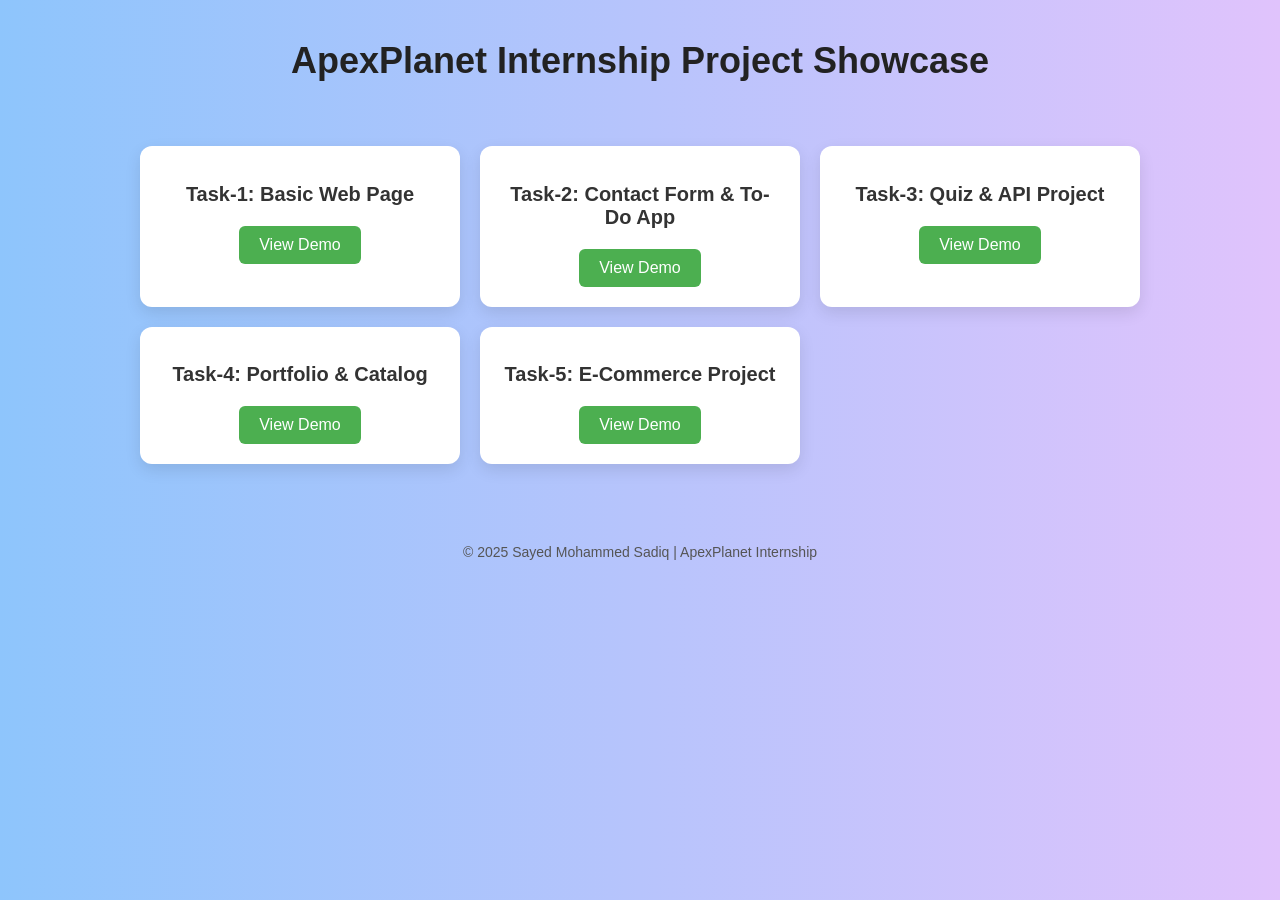
==== index.html @ 71333570 "Create index.html Add project showcase index.html" ====
<!DOCTYPE html>
<html lang="en">
<head>
  <meta charset="UTF-8" />
  <meta name="viewport" content="width=device-width, initial-scale=1.0"/>
  <title>ApexPlanet Internship — Project Demos</title>
  <style>
    body {
      margin: 0;
      font-family: 'Segoe UI', sans-serif;
      background: linear-gradient(to right, #8EC5FC, #E0C3FC);
      color: #333;
      text-align: center;
    }

    h1 {
      margin-top: 40px;
      font-size: 36px;
      color: #222;
    }

    .projects {
      display: grid;
      grid-template-columns: repeat(auto-fit, minmax(260px, 1fr));
      gap: 20px;
      padding: 40px;
      max-width: 1000px;
      margin: auto;
    }

    .card {
      background: #fff;
      padding: 20px;
      border-radius: 12px;
      box-shadow: 0 6px 16px rgba(0,0,0,0.1);
      transition: transform 0.3s, box-shadow 0.3s;
    }

    .card:hover {
      transform: translateY(-6px);
      box-shadow: 0 12px 20px rgba(0,0,0,0.2);
    }

    .card h2 {
      font-size: 20px;
      margin-bottom: 12px;
    }

    .card a {
      display: inline-block;
      padding: 10px 20px;
      background: #4CAF50;
      color: white;
      text-decoration: none;
      border-radius: 6px;
      margin-top: 8px;
    }

    .card a:hover {
      background: #388E3C;
    }

    footer {
      margin: 40px 0 20px;
      font-size: 14px;
      color: #555;
    }
  </style>
</head>
<body>

  <h1>ApexPlanet Internship Project Showcase</h1>

  <div class="projects">
    <div class="card">
      <h2>Task-1: Basic Web Page</h2>
      <a href="https://sayedsadiq45.github.io/apexplanet-task1-demo/" target="_blank">View Demo</a>
    </div>
    <div class="card">
      <h2>Task-2: Contact Form & To-Do App</h2>
      <a href="https://sayedsadiq45.github.io/apexplanet-task2-demo/" target="_blank">View Demo</a>
    </div>
    <div class="card">
      <h2>Task-3: Quiz & API Project</h2>
      <a href="https://sayedsadiq45.github.io/apexplanet-task3-demo/" target="_blank">View Demo</a>
    </div>
    <div class="card">
      <h2>Task-4: Portfolio & Catalog</h2>
      <a href="https://sayedsadiq45.github.io/apexplanet-task4-demo/" target="_blank">View Demo</a>
    </div>
    <div class="card">
      <h2>Task-5: E-Commerce Project</h2>
      <a href="https://sayedsadiq45.github.io/apexplanet-task5-demo/" target="_blank">View Demo</a>
    </div>
  </div>

  <footer>© 2025 Sayed Mohammed Sadiq | ApexPlanet Internship</footer>

</body>
</html>
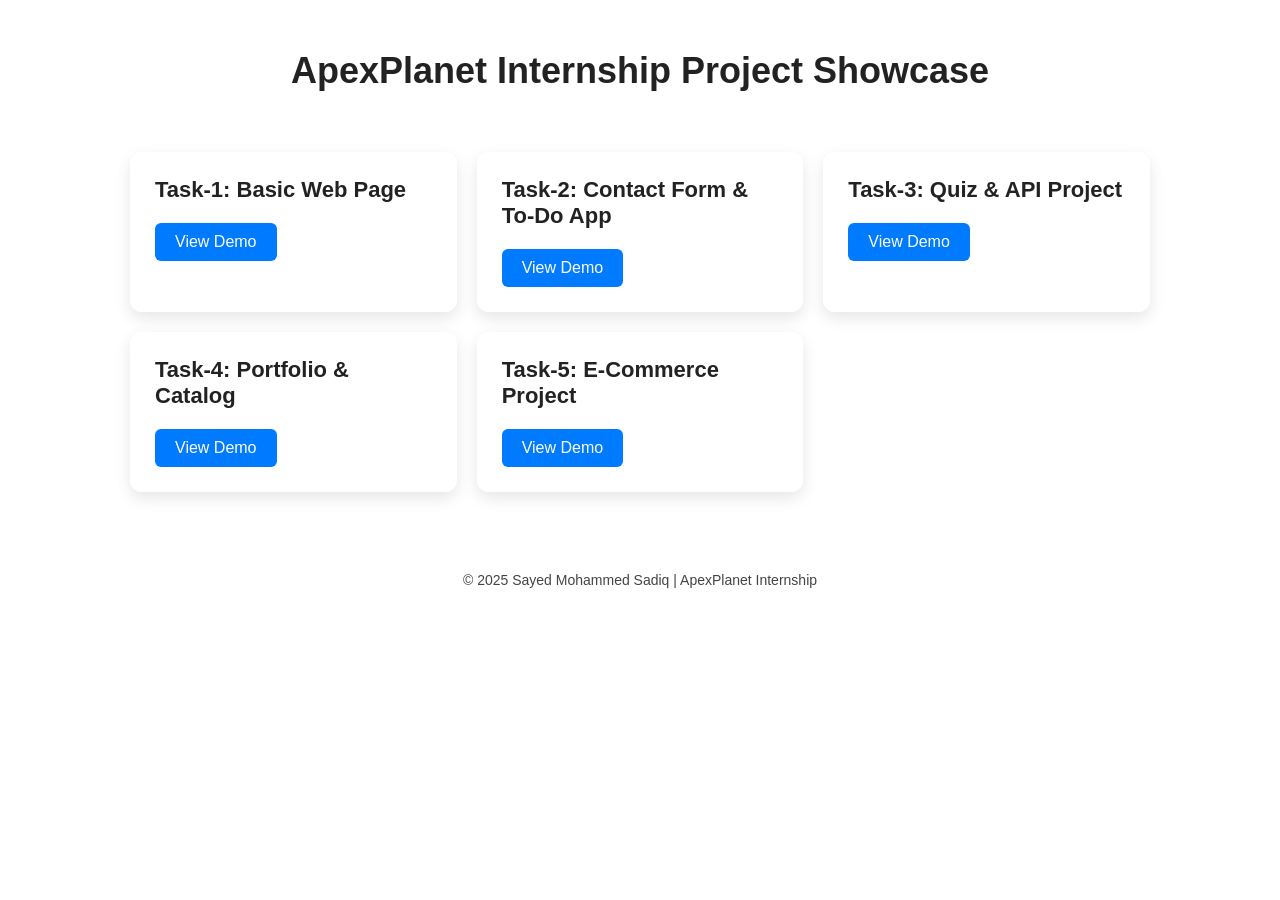
==== commit 7d0fa36d: "Enhance index.html with background image and animations Updated the main index.html to include: - A" ====
--- a/index.html
+++ b/index.html
@@ -5,18 +5,30 @@
   <meta name="viewport" content="width=device-width, initial-scale=1.0"/>
   <title>ApexPlanet Internship — Project Demos</title>
   <style>
+    /* Reset & Fonts */
+    * {
+      margin: 0;
+      padding: 0;
+      box-sizing: border-box;
+    }
     body {
-      margin: 0;
       font-family: 'Segoe UI', sans-serif;
-      background: linear-gradient(to right, #8EC5FC, #E0C3FC);
-      color: #333;
-      text-align: center;
+      background: linear-gradient(rgba(255, 255, 255, 0.8), rgba(255, 255, 255, 0.9)),
+                  url('https://images.unsplash.com/photo-1507525428034-b723cf961d3e?auto=format&fit=crop&w=1600&q=80');
+      background-size: cover;
+      background-position: center;
+      color: #222;
+      min-height: 100vh;
+      display: flex;
+      flex-direction: column;
+      align-items: center;
     }
 
     h1 {
-      margin-top: 40px;
       font-size: 36px;
-      color: #222;
+      margin: 50px 20px 20px;
+      animation: fadeDown 1s ease forwards;
+      opacity: 0;
     }
 
     .projects {
@@ -24,47 +36,79 @@
       grid-template-columns: repeat(auto-fit, minmax(260px, 1fr));
       gap: 20px;
       padding: 40px;
-      max-width: 1000px;
-      margin: auto;
+      width: 100%;
+      max-width: 1100px;
     }
 
     .card {
-      background: #fff;
-      padding: 20px;
+      background: #ffffffcc;
       border-radius: 12px;
-      box-shadow: 0 6px 16px rgba(0,0,0,0.1);
+      padding: 25px;
+      box-shadow: 0 6px 16px rgba(0, 0, 0, 0.1);
       transition: transform 0.3s, box-shadow 0.3s;
+      animation: fadeUp 1s ease forwards;
+      opacity: 0;
     }
 
     .card:hover {
       transform: translateY(-6px);
-      box-shadow: 0 12px 20px rgba(0,0,0,0.2);
+      box-shadow: 0 12px 20px rgba(0, 0, 0, 0.2);
     }
 
     .card h2 {
-      font-size: 20px;
+      font-size: 22px;
       margin-bottom: 12px;
     }
 
     .card a {
       display: inline-block;
       padding: 10px 20px;
-      background: #4CAF50;
+      background: #007BFF;
       color: white;
       text-decoration: none;
       border-radius: 6px;
       margin-top: 8px;
+      transition: background 0.3s;
     }
 
     .card a:hover {
-      background: #388E3C;
+      background: #0056b3;
     }
 
     footer {
       margin: 40px 0 20px;
       font-size: 14px;
-      color: #555;
+      color: #444;
     }
+
+    /* Animations */
+    @keyframes fadeUp {
+      to {
+        opacity: 1;
+        transform: translateY(0);
+      }
+      from {
+        opacity: 0;
+        transform: translateY(30px);
+      }
+    }
+
+    @keyframes fadeDown {
+      to {
+        opacity: 1;
+        transform: translateY(0);
+      }
+      from {
+        opacity: 0;
+        transform: translateY(-20px);
+      }
+    }
+
+    .card:nth-child(1) { animation-delay: 0.2s; }
+    .card:nth-child(2) { animation-delay: 0.4s; }
+    .card:nth-child(3) { animation-delay: 0.6s; }
+    .card:nth-child(4) { animation-delay: 0.8s; }
+    .card:nth-child(5) { animation-delay: 1s; }
   </style>
 </head>
 <body>
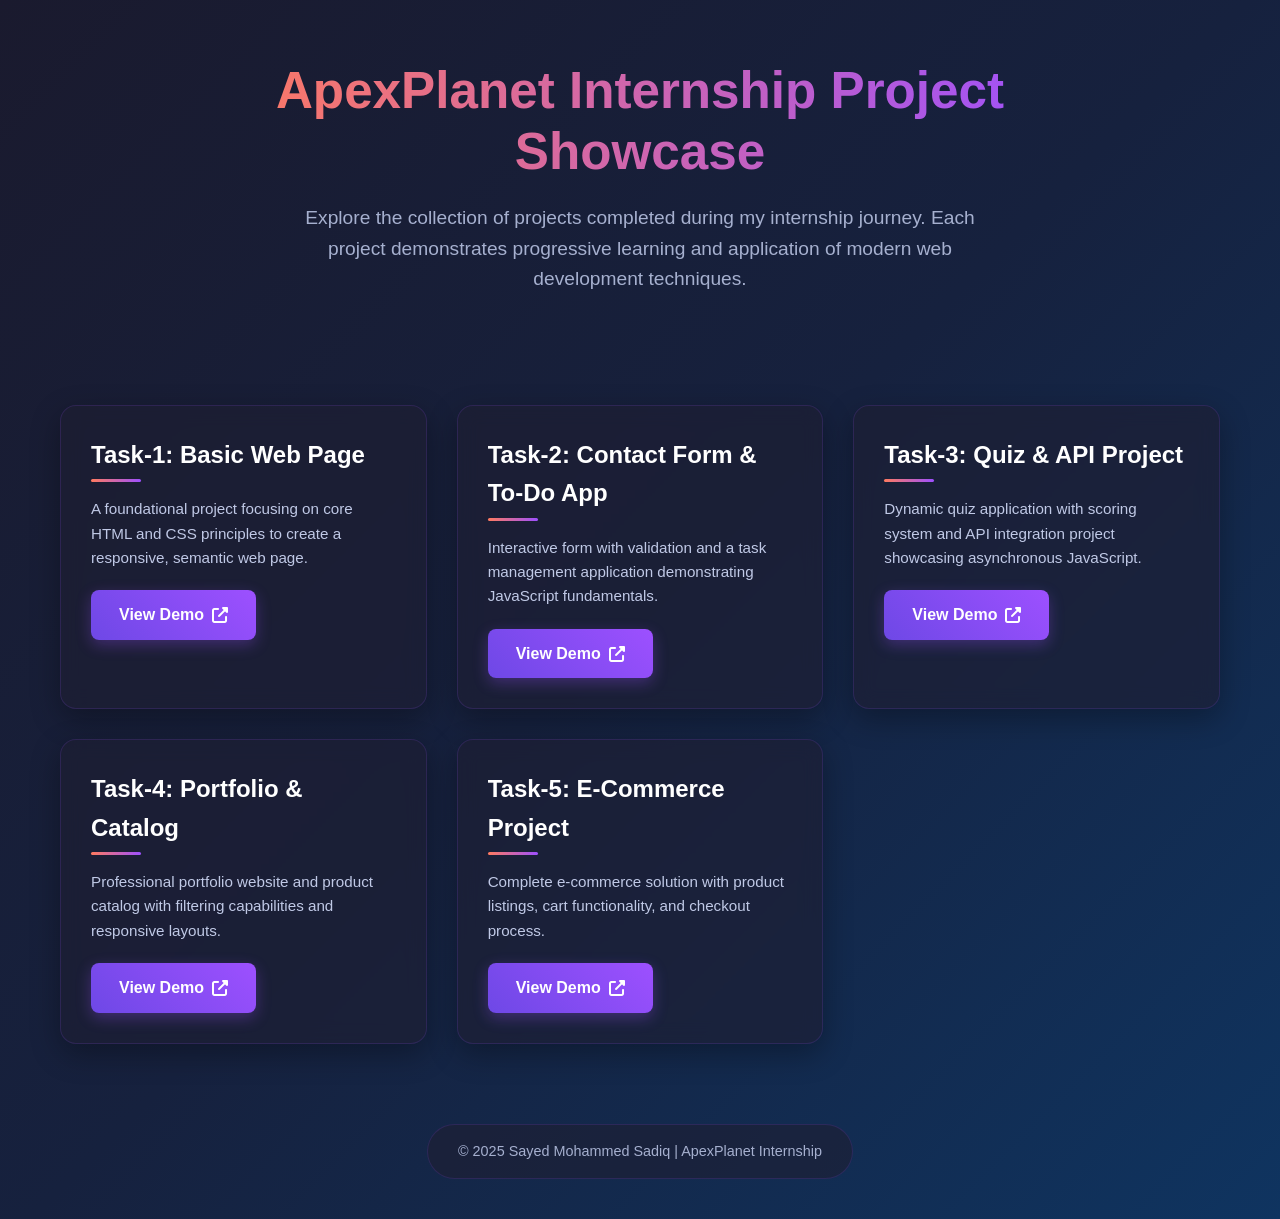
==== commit 6835c809: "Update index.html  Updated navigation menu links for better accessibility - Fixed a typo in the hom" ====
--- a/index.html
+++ b/index.html
@@ -4,141 +4,405 @@
   <meta charset="UTF-8" />
   <meta name="viewport" content="width=device-width, initial-scale=1.0"/>
   <title>ApexPlanet Internship — Project Demos</title>
+  <link rel="stylesheet" href="https://cdnjs.cloudflare.com/ajax/libs/font-awesome/6.4.0/css/all.min.css">
   <style>
-    /* Reset & Fonts */
+    /* Reset & Base Styles */
     * {
       margin: 0;
       padding: 0;
       box-sizing: border-box;
     }
+    
+    :root {
+      --primary: #6e48e6;
+      --secondary: #9d50ff;
+      --accent: #ff7a5f;
+      --light: #f8f9ff;
+      --dark: #1a1a2e;
+    }
+    
     body {
-      font-family: 'Segoe UI', sans-serif;
-      background: linear-gradient(rgba(255, 255, 255, 0.8), rgba(255, 255, 255, 0.9)),
-                  url('https://images.unsplash.com/photo-1507525428034-b723cf961d3e?auto=format&fit=crop&w=1600&q=80');
-      background-size: cover;
-      background-position: center;
-      color: #222;
+      font-family: 'Segoe UI', 'Poppins', sans-serif;
+      background: linear-gradient(135deg, #1a1a2e 0%, #16213e 50%, #0f3460 100%);
+      color: var(--light);
       min-height: 100vh;
       display: flex;
       flex-direction: column;
       align-items: center;
-    }
-
-    h1 {
-      font-size: 36px;
-      margin: 50px 20px 20px;
+      overflow-x: hidden;
+      position: relative;
+      line-height: 1.6;
+    }
+    
+    /* Animated Background */
+    .background {
+      position: fixed;
+      top: 0;
+      left: 0;
+      width: 100%;
+      height: 100%;
+      z-index: -1;
+      overflow: hidden;
+    }
+    
+    .particle {
+      position: absolute;
+      border-radius: 50%;
+      background: radial-gradient(circle, rgba(157,80,255,0.4) 0%, rgba(157,80,255,0) 70%);
+      animation: float 15s infinite linear;
+    }
+    
+    @keyframes float {
+      0% {
+        transform: translateY(0) translateX(0) rotate(0deg);
+        opacity: 0;
+      }
+      10% {
+        opacity: 0.7;
+      }
+      90% {
+        opacity: 0.3;
+      }
+      100% {
+        transform: translateY(-100vh) translateX(100px) rotate(360deg);
+        opacity: 0;
+      }
+    }
+    
+    /* Header Styles */
+    .header-container {
+      text-align: center;
+      padding: 60px 20px 80px;
+      max-width: 900px;
+      position: relative;
+      z-index: 10;
       animation: fadeDown 1s ease forwards;
       opacity: 0;
     }
-
+    
+    h1 {
+      font-size: clamp(2rem, 5vw, 3.2rem);
+      margin: 0 0 20px;
+      background: linear-gradient(to right, #ff7a5f, #9d50ff);
+      -webkit-background-clip: text;
+      -webkit-text-fill-color: transparent;
+      background-clip: text;
+      text-fill-color: transparent;
+      font-weight: 800;
+      line-height: 1.2;
+    }
+    
+    .subtitle {
+      font-size: clamp(1rem, 2vw, 1.2rem);
+      color: #a6b0cf;
+      max-width: 700px;
+      margin: 0 auto 30px;
+      font-weight: 300;
+    }
+    
+    /* Projects Grid */
     .projects {
       display: grid;
-      grid-template-columns: repeat(auto-fit, minmax(260px, 1fr));
-      gap: 20px;
-      padding: 40px;
+      grid-template-columns: repeat(auto-fit, minmax(280px, 1fr));
+      gap: 30px;
+      padding: 0 20px 60px;
       width: 100%;
-      max-width: 1100px;
-    }
-
+      max-width: 1200px;
+      position: relative;
+      z-index: 5;
+    }
+    
+    /* Card Styles */
     .card {
-      background: #ffffffcc;
-      border-radius: 12px;
-      padding: 25px;
-      box-shadow: 0 6px 16px rgba(0, 0, 0, 0.1);
-      transition: transform 0.3s, box-shadow 0.3s;
+      background: rgba(30, 30, 50, 0.6);
+      border-radius: 16px;
+      padding: 30px;
+      box-shadow: 0 10px 30px rgba(0, 0, 0, 0.3);
+      transition: all 0.4s cubic-bezier(0.175, 0.885, 0.32, 1.275);
       animation: fadeUp 1s ease forwards;
       opacity: 0;
-    }
-
+      backdrop-filter: blur(10px);
+      border: 1px solid rgba(157, 80, 255, 0.15);
+      position: relative;
+      overflow: hidden;
+      transform-style: preserve-3d;
+      transform: perspective(1000px);
+    }
+    
+    .card::before {
+      content: '';
+      position: absolute;
+      top: -2px;
+      left: -2px;
+      right: -2px;
+      bottom: -2px;
+      background: linear-gradient(45deg, #ff7a5f, #9d50ff, #6e48e6);
+      z-index: -1;
+      border-radius: 18px;
+      opacity: 0;
+      transition: opacity 0.4s ease;
+    }
+    
+    .card:hover::before {
+      opacity: 1;
+    }
+    
     .card:hover {
-      transform: translateY(-6px);
-      box-shadow: 0 12px 20px rgba(0, 0, 0, 0.2);
-    }
-
+      transform: perspective(1000px) translateY(-10px) rotateX(5deg) rotateY(5deg);
+      box-shadow: 0 15px 40px rgba(157, 80, 255, 0.4);
+      background: rgba(40, 40, 65, 0.7);
+    }
+    
     .card h2 {
-      font-size: 22px;
-      margin-bottom: 12px;
-    }
-
+      font-size: clamp(1.3rem, 2vw, 1.5rem);
+      margin-bottom: 15px;
+      color: white;
+      position: relative;
+      display: inline-block;
+      padding-bottom: 8px;
+    }
+    
+    .card h2::after {
+      content: '';
+      position: absolute;
+      bottom: 0;
+      left: 0;
+      width: 50px;
+      height: 3px;
+      background: linear-gradient(to right, var(--accent), var(--secondary));
+      border-radius: 3px;
+    }
+    
+    .card p {
+      color: #c0c9e6;
+      font-size: 0.95rem;
+      margin-bottom: 20px;
+      min-height: 60px;
+    }
+    
     .card a {
-      display: inline-block;
-      padding: 10px 20px;
-      background: #007BFF;
+      display: inline-flex;
+      align-items: center;
+      justify-content: center;
+      padding: 12px 28px;
+      background: linear-gradient(45deg, var(--primary), var(--secondary));
       color: white;
       text-decoration: none;
-      border-radius: 6px;
-      margin-top: 8px;
-      transition: background 0.3s;
-    }
-
+      border-radius: 8px;
+      font-weight: 600;
+      transition: all 0.3s ease;
+      position: relative;
+      overflow: hidden;
+      border: none;
+      box-shadow: 0 5px 15px rgba(157, 80, 255, 0.3);
+      z-index: 1;
+    }
+    
+    .card a::before {
+      content: '';
+      position: absolute;
+      top: 0;
+      left: 0;
+      width: 100%;
+      height: 100%;
+      background: linear-gradient(45deg, var(--accent), var(--primary));
+      z-index: -1;
+      opacity: 0;
+      transition: opacity 0.3s ease;
+    }
+    
+    .card a:hover::before {
+      opacity: 1;
+    }
+    
     .card a:hover {
-      background: #0056b3;
-    }
-
+      transform: translateY(-3px);
+      box-shadow: 0 8px 20px rgba(157, 80, 255, 0.5);
+    }
+    
+    .card a i {
+      margin-left: 8px;
+      transition: transform 0.3s ease;
+    }
+    
+    .card a:hover i {
+      transform: translateX(3px);
+    }
+    
+    /* Footer Styles */
     footer {
-      margin: 40px 0 20px;
-      font-size: 14px;
-      color: #444;
-    }
-
+      margin: 20px 0 40px;
+      font-size: 0.9rem;
+      color: #a6b0cf;
+      text-align: center;
+      padding: 0 20px;
+      max-width: 800px;
+      animation: fadeIn 1s ease forwards;
+      opacity: 0;
+      animation-delay: 0.8s;
+    }
+    
+    footer p {
+      background: rgba(30, 30, 50, 0.6);
+      padding: 15px 30px;
+      border-radius: 50px;
+      display: inline-block;
+      backdrop-filter: blur(5px);
+      border: 1px solid rgba(157, 80, 255, 0.15);
+    }
+    
     /* Animations */
     @keyframes fadeUp {
+      from {
+        opacity: 0;
+        transform: translateY(40px);
+      }
       to {
         opacity: 1;
         transform: translateY(0);
       }
+    }
+    
+    @keyframes fadeDown {
       from {
         opacity: 0;
-        transform: translateY(30px);
-      }
-    }
-
-    @keyframes fadeDown {
+        transform: translateY(-30px);
+      }
       to {
         opacity: 1;
         transform: translateY(0);
       }
+    }
+    
+    @keyframes fadeIn {
       from {
         opacity: 0;
-        transform: translateY(-20px);
-      }
-    }
-
+      }
+      to {
+        opacity: 1;
+      }
+    }
+    
+    /* Staggered Card Animations */
     .card:nth-child(1) { animation-delay: 0.2s; }
     .card:nth-child(2) { animation-delay: 0.4s; }
     .card:nth-child(3) { animation-delay: 0.6s; }
     .card:nth-child(4) { animation-delay: 0.8s; }
     .card:nth-child(5) { animation-delay: 1s; }
+    
+    /* Responsive Design */
+    @media (max-width: 768px) {
+      .projects {
+        grid-template-columns: 1fr;
+        max-width: 500px;
+      }
+      
+      .header-container {
+        padding: 40px 20px 60px;
+      }
+      
+      .card {
+        padding: 25px;
+      }
+    }
+    
+    @media (max-width: 480px) {
+      .card a {
+        width: 100%;
+      }
+    }
   </style>
 </head>
 <body>
-
-  <h1>ApexPlanet Internship Project Showcase</h1>
+  <!-- Animated Background -->
+  <div class="background" id="particles"></div>
+  
+  <div class="header-container">
+    <h1>ApexPlanet Internship Project Showcase</h1>
+    <p class="subtitle">Explore the collection of projects completed during my internship journey. Each project demonstrates progressive learning and application of modern web development techniques.</p>
+  </div>
 
   <div class="projects">
     <div class="card">
       <h2>Task-1: Basic Web Page</h2>
-      <a href="https://sayedsadiq45.github.io/apexplanet-task1-demo/" target="_blank">View Demo</a>
+      <p>A foundational project focusing on core HTML and CSS principles to create a responsive, semantic web page.</p>
+      <a href="https://sayedsadiq45.github.io/apexplanet-task1-demo/" target="_blank">
+        View Demo <i class="fas fa-external-link-alt"></i>
+      </a>
     </div>
     <div class="card">
       <h2>Task-2: Contact Form & To-Do App</h2>
-      <a href="https://sayedsadiq45.github.io/apexplanet-task2-demo/" target="_blank">View Demo</a>
+      <p>Interactive form with validation and a task management application demonstrating JavaScript fundamentals.</p>
+      <a href="https://sayedsadiq45.github.io/apexplanet-task2-demo/" target="_blank">
+        View Demo <i class="fas fa-external-link-alt"></i>
+      </a>
     </div>
     <div class="card">
       <h2>Task-3: Quiz & API Project</h2>
-      <a href="https://sayedsadiq45.github.io/apexplanet-task3-demo/" target="_blank">View Demo</a>
+      <p>Dynamic quiz application with scoring system and API integration project showcasing asynchronous JavaScript.</p>
+      <a href="https://sayedsadiq45.github.io/apexplanet-task3-demo/" target="_blank">
+        View Demo <i class="fas fa-external-link-alt"></i>
+      </a>
     </div>
     <div class="card">
       <h2>Task-4: Portfolio & Catalog</h2>
-      <a href="https://sayedsadiq45.github.io/apexplanet-task4-demo/" target="_blank">View Demo</a>
+      <p>Professional portfolio website and product catalog with filtering capabilities and responsive layouts.</p>
+      <a href="https://sayedsadiq45.github.io/apexplanet-task4-demo/" target="_blank">
+        View Demo <i class="fas fa-external-link-alt"></i>
+      </a>
     </div>
     <div class="card">
       <h2>Task-5: E-Commerce Project</h2>
-      <a href="https://sayedsadiq45.github.io/apexplanet-task5-demo/" target="_blank">View Demo</a>
+      <p>Complete e-commerce solution with product listings, cart functionality, and checkout process.</p>
+      <a href="https://sayedsadiq45.github.io/apexplanet-task5-demo/" target="_blank">
+        View Demo <i class="fas fa-external-link-alt"></i>
+      </a>
     </div>
   </div>
 
-  <footer>© 2025 Sayed Mohammed Sadiq | ApexPlanet Internship</footer>
+  <footer>
+    <p>© 2025 Sayed Mohammed Sadiq | ApexPlanet Internship</p>
+  </footer>
 
+  <script>
+    // Create animated background particles
+    document.addEventListener('DOMContentLoaded', function() {
+      const particlesContainer = document.getElementById('particles');
+      const particleCount = 30;
+      
+      for (let i = 0; i < particleCount; i++) {
+        const particle = document.createElement('div');
+        particle.classList.add('particle');
+        
+        // Random properties
+        const size = Math.random() * 120 + 30;
+        const posX = Math.random() * 100;
+        const posY = Math.random() * 100 + 100;
+        const delay = Math.random() * 15;
+        const duration = 15 + Math.random() * 15;
+        
+        particle.style.width = `${size}px`;
+        particle.style.height = `${size}px`;
+        particle.style.left = `${posX}%`;
+        particle.style.top = `${posY}%`;
+        particle.style.animationDelay = `${delay}s`;
+        particle.style.animationDuration = `${duration}s`;
+        
+        particlesContainer.appendChild(particle);
+      }
+      
+      // Add subtle parallax effect to cards
+      const cards = document.querySelectorAll('.card');
+      
+      document.addEventListener('mousemove', (e) => {
+        const x = (window.innerWidth / 2 - e.pageX) / 25;
+        const y = (window.innerHeight / 2 - e.pageY) / 25;
+        
+        cards.forEach(card => {
+          card.style.transform = `perspective(1000px) rotateY(${x}deg) rotateX(${y}deg)`;
+        });
+      });
+    });
+  </script>
 </body>
 </html>
